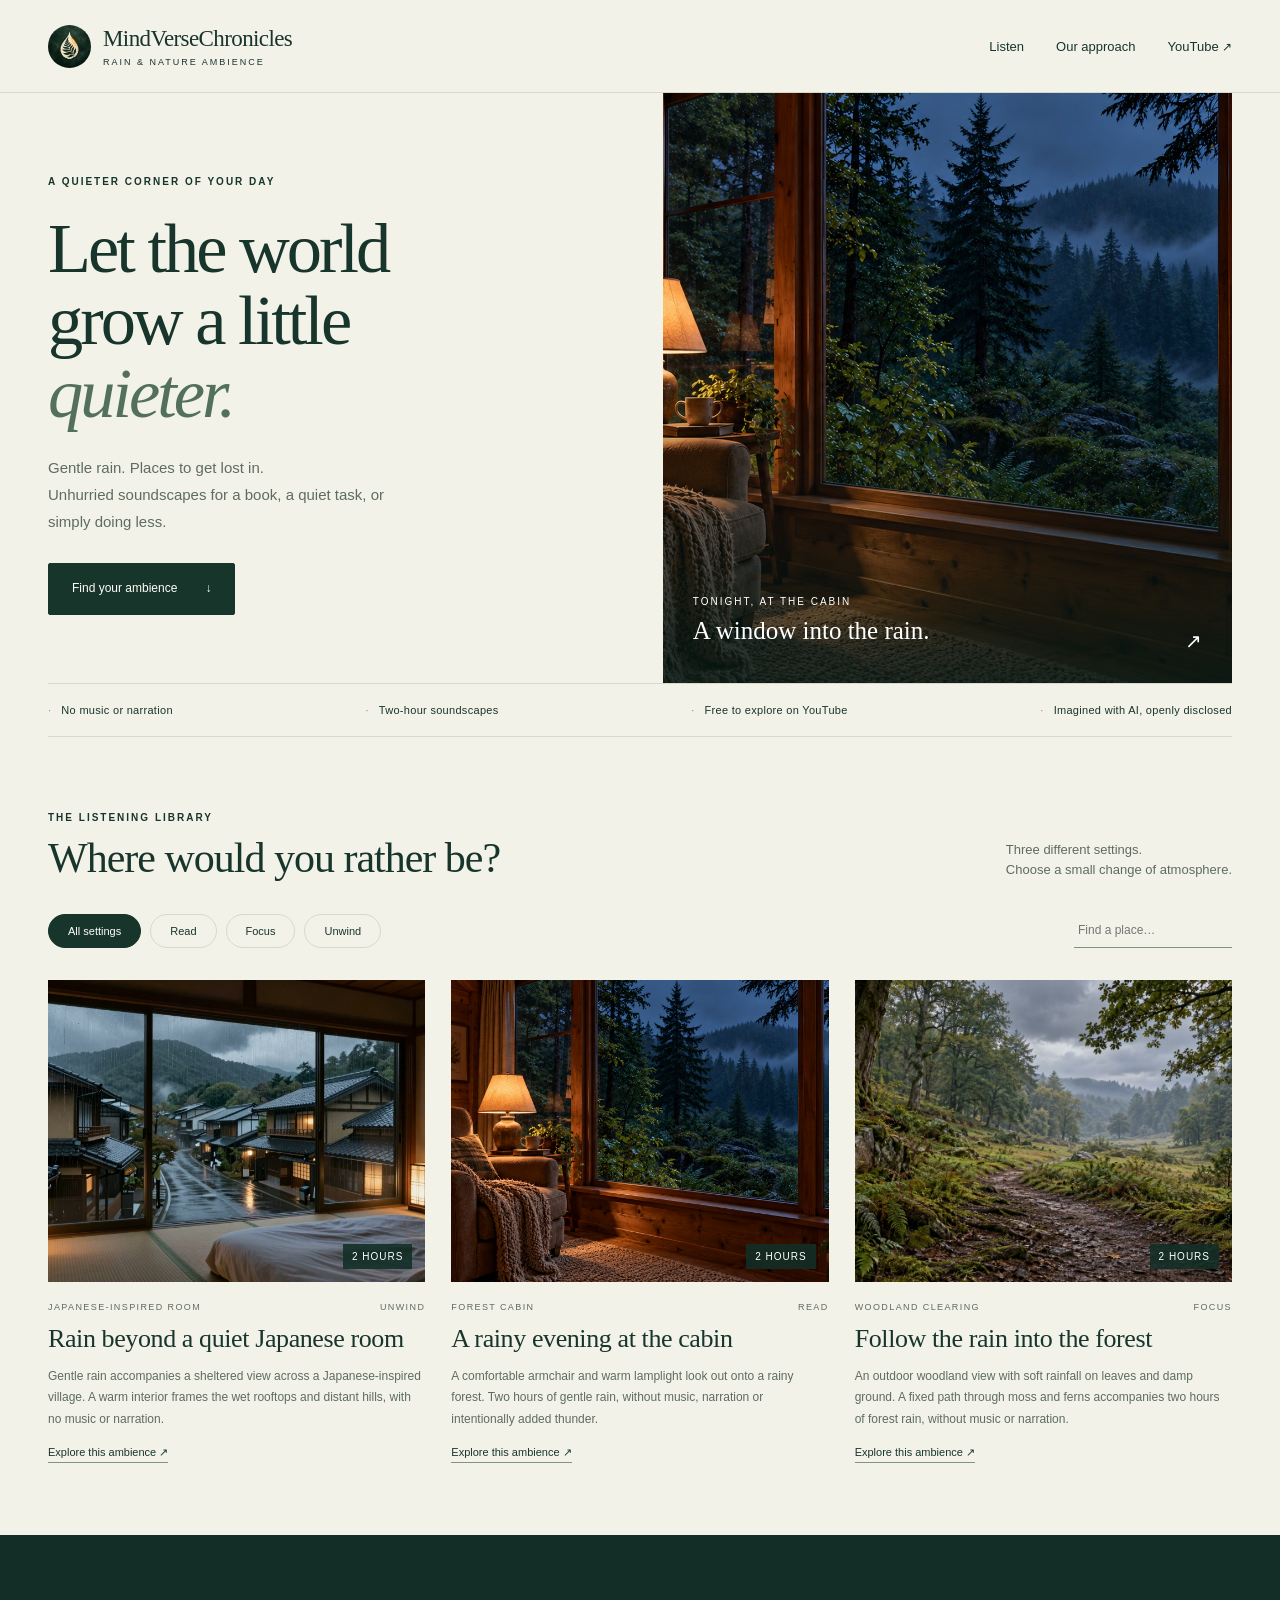
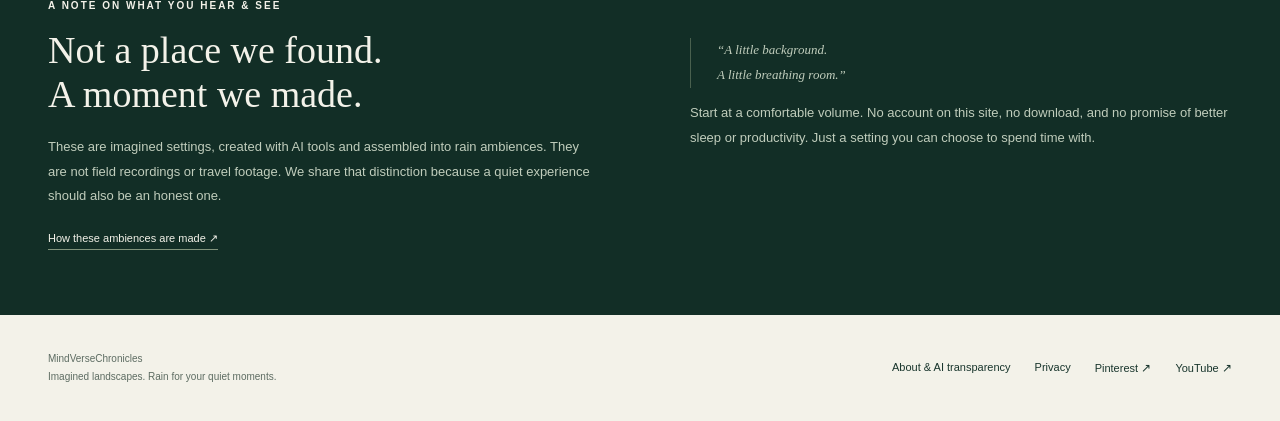
==== index.html @ ec425a73 "Publish MindVerseChronicles listening library" ====
<!doctype html><html lang="en"><head><meta charset="utf-8"><meta name="viewport" content="width=device-width,initial-scale=1"><title>Gentle Rain Sounds &amp; Quiet Nature Ambience | MindVerseChronicles</title><meta name="description" content="Explore three rain ambiences for reading, quiet work and unwinding: a Japanese-inspired room, a forest cabin and an open woodland. Listen free on YouTube."><meta name="theme-color" content="#18352c"><meta property="og:type" content="website"><meta property="og:title" content="Gentle Rain Sounds &amp; Quiet Nature Ambience"><meta property="og:description" content="Explore three rain ambiences for reading, quiet work and unwinding: a Japanese-inspired room, a forest cabin and an open woodland. Listen free on YouTube."><link rel="canonical" href="https://mickacdx-cloud.github.io/mindversechronicles/index.html"><meta property="og:url" content="https://mickacdx-cloud.github.io/mindversechronicles/index.html"><meta property="og:image" content="https://mickacdx-cloud.github.io/mindversechronicles/woodland-path.jpg"><meta name="twitter:card" content="summary_large_image"><link rel="icon" href="mark.png"><link rel="stylesheet" href="style.css"><script src="site.js" defer></script></head><body><a class="skip" href="#main">Skip to content</a><header><div class="wrap nav"><a class="brand" href="index.html" aria-label="MindVerseChronicles home"><img src="mark.png" alt="" width="43" height="43"><div><strong>MindVerseChronicles</strong><small>Rain &amp; nature ambience</small></div></a><nav aria-label="Main navigation"><a href="index.html#library">Listen</a><a href="about.html">Our approach</a><a class="external channel-nav" href="https://www.youtube.com/channel/UCjECwAtTn3zNFkY5pk-cd2g">YouTube</a></nav></div></header><main id="main"><div class="wrap"><section class="hero" aria-labelledby="welcome"><div class="hero-copy"><div class="eyebrow">A quieter corner of your day</div><h1 id="welcome">Let the world<br>grow a little<br><em>quieter.</em></h1><p>Gentle rain. Places to get lost in.<br>Unhurried soundscapes for a book, a quiet task, or simply doing less.</p><a class="button" href="#library">Find your ambience <span aria-hidden="true">↓</span></a></div><div class="hero-visual"><img src="forest-cabin.jpg" alt="A softly lit armchair beside a large wooden cabin window overlooking a damp forest at blue hour." width="1920" height="1080" fetchpriority="high"><div class="image-caption"><div><span>Tonight, at the cabin</span><p>A window into the rain.</p></div><a href="forest-cabin-rain.html" aria-label="Listen to forest cabin rain">↗</a></div></div></section><div class="ribbon"><span>No music or narration</span><span>Two-hour soundscapes</span><span>Free to explore on YouTube</span><span>Imagined with AI, openly disclosed</span></div><section class="section" id="library"><div class="section-head"><div><div class="eyebrow">The listening library</div><h2>Where would you rather be?</h2></div><p>Three different settings.<br>Choose a small change of atmosphere.</p></div><div class="filters" aria-label="Filter ambiences"><button class="filter" data-filter="all" aria-pressed="true">All settings</button><button class="filter" data-filter="read" aria-pressed="false">Read</button><button class="filter" data-filter="focus" aria-pressed="false">Focus</button><button class="filter" data-filter="unwind" aria-pressed="false">Unwind</button><label for="search" class="skip">Search ambiences</label><input class="search" type="search" id="search" aria-label="Search ambiences" placeholder="Find a place…"></div><div class="cards"><article class="card" data-ambience data-mood="unwind"><a href="japanese-room-rain.html"><div class="photo"><img src="japanese-room.jpg" alt="Warm lanterns in a Japanese-inspired room overlooking wet village rooftops and misty hills." width="1280" height="720" loading="lazy"><span class="duration">2 HOURS</span></div><div class="card-meta"><span>Japanese-inspired room</span><span>Unwind</span></div><h3>Rain beyond a quiet Japanese room</h3></a><p>Gentle rain accompanies a sheltered view across a Japanese-inspired village. A warm interior frames the wet rooftops and distant hills, with no music or narration.</p><a class="text-link" href="japanese-room-rain.html">Explore this ambience <span aria-hidden="true">↗</span></a></article><article class="card" data-ambience data-mood="read"><a href="forest-cabin-rain.html"><div class="photo"><img src="forest-cabin.jpg" alt="A softly lit armchair beside a large wooden cabin window overlooking a damp forest at blue hour." width="1280" height="720" loading="lazy"><span class="duration">2 HOURS</span></div><div class="card-meta"><span>Forest cabin</span><span>Read</span></div><h3>A rainy evening at the cabin</h3></a><p>A comfortable armchair and warm lamplight look out onto a rainy forest. Two hours of gentle rain, without music, narration or intentionally added thunder.</p><a class="text-link" href="forest-cabin-rain.html">Explore this ambience <span aria-hidden="true">↗</span></a></article><article class="card" data-ambience data-mood="focus"><a href="gentle-forest-rain.html"><div class="photo"><img src="woodland-path.jpg" alt="A damp path passes mossy trunks and ferns into a green woodland clearing beneath an overcast sky." width="1280" height="720" loading="lazy"><span class="duration">2 HOURS</span></div><div class="card-meta"><span>Woodland clearing</span><span>Focus</span></div><h3>Follow the rain into the forest</h3></a><p>An outdoor woodland view with soft rainfall on leaves and damp ground. A fixed path through moss and ferns accompanies two hours of forest rain, without music or narration.</p><a class="text-link" href="gentle-forest-rain.html">Explore this ambience <span aria-hidden="true">↗</span></a></article></div><p id="empty" class="empty" hidden>No matching setting yet. Try another word or choose All settings.</p><span class="skip" id="result-count" role="status" aria-live="polite"></span></section></div><section class="dark"><div class="wrap manifesto"><div><div class="eyebrow">A note on what you hear &amp; see</div><h2>Not a place we found.<br>A moment we made.</h2><p>These are imagined settings, created with AI tools and assembled into rain ambiences. They are not field recordings or travel footage. We share that distinction because a quiet experience should also be an honest one.</p><a class="text-link" href="about.html">How these ambiences are made ↗</a></div><div><p class="quiet-note">“A little background.<br>A little breathing room.”</p><p>Start at a comfortable volume. No account on this site, no download, and no promise of better sleep or productivity. Just a setting you can choose to spend time with.</p></div></div></section></main><footer class="wrap footer"><p>MindVerseChronicles<br>Imagined landscapes. Rain for your quiet moments.</p><div class="footer-links"><a href="about.html">About &amp; AI transparency</a><a href="privacy.html">Privacy</a><a class="external" href="https://fr.pinterest.com/mindversechronicles/">Pinterest</a><a class="external" href="https://www.youtube.com/channel/UCjECwAtTn3zNFkY5pk-cd2g">YouTube</a></div></footer></body></html>
---- style.css ----
@charset "UTF-8";
:root{--paper:#f3f2e9;--ink:#18352c;--muted:#5d6c62;--line:#d5dacd;--gold:#d4c79b;--forest:#122e26;--white:#fffef8;font-family:Arial,Helvetica,sans-serif;color:var(--ink);background:var(--paper);font-synthesis:none}*{box-sizing:border-box}body{margin:0}a{color:inherit}button,input{font:inherit}a,button,input{outline-offset:5px}a:focus-visible,button:focus-visible,input:focus-visible{outline:3px solid #b09242}img{max-width:100%;display:block}button{cursor:pointer}.skip{position:absolute;top:-100px;left:15px;z-index:8;background:white;padding:14px}.skip:focus{top:10px}.wrap{max-width:1280px;margin:auto;padding-inline:48px}header{border-bottom:1px solid var(--line);background:var(--paper)}.nav{height:92px;display:flex;align-items:center;justify-content:space-between;gap:24px}.brand{display:flex;align-items:center;gap:12px;text-decoration:none}.brand img{width:43px;height:43px;border-radius:50%}.brand strong{font-family:Georgia,serif;font-size:23px;letter-spacing:-.6px;font-weight:400}.brand small{display:block;text-transform:uppercase;font-size:9px;letter-spacing:2px;margin-top:5px}nav{display:flex;gap:32px;align-items:center}nav a{text-decoration:none;font-size:13px}nav a:hover{text-decoration:underline;text-underline-offset:6px}.external:after{content:' ↗';font-size:12px}.eyebrow{text-transform:uppercase;font-size:10px;letter-spacing:2px;font-weight:bold}.hero{display:grid;grid-template-columns:1.08fr 1fr;min-height:590px}.hero-copy{padding:75px 58px 60px 0;display:flex;flex-direction:column;align-items:flex-start;justify-content:center}.hero h1{font:normal clamp(48px,5.5vw,76px)/1.03 Georgia,serif;letter-spacing:-3px;margin:25px 0}.hero h1 em{font-weight:normal;color:#53705a}.hero-copy p{font-size:15px;line-height:1.8;max-width:370px;color:var(--muted);margin:0 0 28px}.button{display:inline-flex;align-items:center;justify-content:center;gap:28px;text-decoration:none;background:var(--ink);color:var(--white);padding:17px 23px;font-size:12px;line-height:1.3;border:1px solid var(--ink);border-radius:2px}.button:hover{background:#2d5140}.button.light{background:transparent;color:var(--ink)}.button.light:hover{background:#e5e9db}.hero-visual{position:relative;overflow:hidden;min-height:560px;background:#17372d}.hero-visual img{width:100%;height:100%;object-fit:cover;object-position:58% center;position:absolute}.hero-visual:after{content:'';position:absolute;inset:45% 0 0;background:linear-gradient(transparent,rgba(8,28,23,.8))}.image-caption{position:absolute;bottom:30px;left:30px;right:30px;color:white;z-index:1;display:flex;justify-content:space-between;align-items:end}.image-caption p{font:25px Georgia,serif;margin:8px 0}.image-caption span{font-size:10px;text-transform:uppercase;letter-spacing:2px}.image-caption a{color:white;text-decoration:none;font-size:20px}.ribbon{border-block:1px solid var(--line);padding:20px 0;display:flex;justify-content:space-between;gap:20px;font-size:11px;letter-spacing:.3px}.ribbon span:before{content:'·';color:#83947d;margin-right:10px}.section{padding-block:75px}.section-head{display:flex;justify-content:space-between;align-items:end;margin-bottom:32px;gap:25px}.section h2,.about h2{font:normal 42px/1.1 Georgia,serif;letter-spacing:-1px;margin:12px 0 0}.section-head p{color:var(--muted);font-size:13px;line-height:1.6;max-width:280px;margin:0}.filters{display:flex;align-items:center;gap:9px;margin-bottom:32px;flex-wrap:wrap}.filter{background:transparent;border:1px solid var(--line);padding:10px 19px;border-radius:30px;font-size:11px;color:var(--ink)}.filter[aria-pressed=true]{background:var(--ink);border-color:var(--ink);color:white}.search{margin-left:auto;border:0;border-bottom:1px solid #80917f;background:none;padding:10px 4px;max-width:220px;color:var(--ink);font-size:12px}.cards{display:grid;grid-template-columns:repeat(3,1fr);gap:26px}.card{min-width:0}.card>a{text-decoration:none}.photo{position:relative;aspect-ratio:1.25;overflow:hidden;background:#dbe1d4}.photo img{width:100%;height:100%;object-fit:cover;transition:transform .5s}.card a:hover img{transform:scale(1.035)}.duration{position:absolute;bottom:13px;right:13px;background:rgba(18,46,38,.88);color:white;padding:7px 9px;font-size:10px;letter-spacing:1px}.card-meta{display:flex;justify-content:space-between;margin-top:20px;font-size:9px;text-transform:uppercase;letter-spacing:1.4px;color:var(--muted)}.card h3{font:normal 26px/1.14 Georgia,serif;letter-spacing:-.4px;margin:12px 0}.card p{font-size:12px;line-height:1.8;color:var(--muted);margin:12px 0}.text-link{font-size:11px;text-decoration:none;border-bottom:1px solid #81947c;padding-bottom:4px}.empty{font-size:14px;padding:30px 0}.dark{background:var(--forest);color:var(--paper)}.manifesto{display:grid;grid-template-columns:1fr 1fr;gap:100px;padding-block:65px}.manifesto h2{font:normal 38px/1.15 Georgia,serif;margin:18px 0}.manifesto p{font-size:13px;line-height:1.9;color:#c0cdbc}.manifesto .text-link{display:inline-block;color:var(--paper);margin-top:10px}.quiet-note{font:italic 25px/1.45 Georgia,serif;max-width:330px;border-left:1px solid #49604e;padding-left:26px;margin-top:38px}.footer{padding-block:35px;display:flex;justify-content:space-between;gap:30px;align-items:center}.footer p{color:var(--muted);font-size:10px;line-height:1.8;margin:0}.footer-links{display:flex;gap:24px;flex-wrap:wrap;font-size:11px}.footer a{text-decoration:none}.footer a:hover{text-decoration:underline}.breadcrumb{padding-top:30px;font-size:11px;color:var(--muted)}.breadcrumb a{text-decoration:none}.watch-head{padding:38px 0 32px;display:flex;justify-content:space-between;align-items:end;gap:30px}.watch-head h1,.about h1{font:normal clamp(38px,4.7vw,58px)/1.08 Georgia,serif;letter-spacing:-1.9px;max-width:750px;margin:16px 0}.watch-head p{color:var(--muted);line-height:1.7;font-size:13px;margin:0}.watch-head .button{flex-shrink:0}.player{position:relative;aspect-ratio:16/9;background:#0d211c}.player iframe{width:100%;height:100%;border:0}.watch-note{font-size:10px;line-height:1.6;color:var(--muted);padding:14px 0;border-bottom:1px solid var(--line)}.watch-body{display:grid;grid-template-columns:2fr 1fr;gap:100px;padding-block:48px 65px}.watch-body h2{font:normal 29px Georgia,serif;margin:0 0 20px}.watch-body p,.about p,.about li{font-size:14px;line-height:1.95;color:var(--muted);max-width:740px}.facts{margin:0;border-top:1px solid var(--line);font-size:12px}.facts div{display:flex;justify-content:space-between;gap:15px;padding:16px 0;border-bottom:1px solid var(--line)}.facts dt{color:var(--muted)}.facts dd{margin:0;text-align:right}.disclosure{margin-top:25px;font-size:11px!important}.next{border-top:1px solid var(--line);padding:35px 0 55px;display:flex;align-items:center;justify-content:space-between;gap:25px}.next p{font-size:10px;text-transform:uppercase;letter-spacing:2px;color:var(--muted)}.next a{font:normal 26px Georgia,serif;text-decoration:none}.about{padding-block:65px;min-height:60vh}.about h2{font-size:30px;margin:35px 0 10px}.about ul{padding-left:20px}.about a{text-underline-offset:4px}.about .eyebrow{color:var(--ink)}[hidden]{display:none!important}@media(prefers-reduced-motion:reduce){*{scroll-behavior:auto!important;transition:none!important}}@media(min-width:1600px){.wrap{max-width:1440px}.hero{min-height:660px}}@media(max-width:900px){.wrap{padding-inline:28px}.nav{height:80px}.brand strong{font-size:20px}nav{gap:18px}.hero{grid-template-columns:1fr 1fr}.hero-copy{padding:45px 25px 45px 0}.hero h1{font-size:55px}.hero-visual{min-height:490px}.cards{gap:18px}.photo{aspect-ratio:1}.card h3{font-size:23px}.manifesto{gap:45px}.watch-body{gap:40px}.watch-head .button{display:none}}@media(max-width:620px){.wrap{padding-inline:22px}.nav{height:78px;gap:10px}.brand{gap:8px}.brand strong{font-size:17px;letter-spacing:-.5px}.brand img{width:34px;height:34px}.brand small{font-size:7px;letter-spacing:1.2px}nav{gap:15px}nav a{font-size:11px}nav .channel-nav{display:none}.hero{grid-template-columns:1fr;min-height:0}.hero-copy{padding:45px 0 40px}.hero h1{font-size:59px;letter-spacing:-2.6px;margin:20px 0}.hero-copy p{font-size:14px}.hero-visual{min-height:390px;margin-inline:-22px}.image-caption{bottom:25px;left:22px}.ribbon{font-size:9px;gap:10px;flex-wrap:wrap;justify-content:flex-start}.ribbon span{flex:1 1 40%}.section{padding-block:48px}.section-head{display:block}.section h2{font-size:36px}.section-head p{margin-top:18px}.filters{gap:7px}.filter{padding:9px 14px}.search{max-width:none;width:100%;margin:10px 0 0}.cards{grid-template-columns:1fr;gap:35px}.photo{aspect-ratio:1.5}.card h3{font-size:29px}.card p{font-size:13px}.card-meta{margin-top:15px}.manifesto{grid-template-columns:1fr;gap:15px;padding-block:45px}.manifesto h2{font-size:36px}.quiet-note{margin-top:20px}.footer{align-items:start;flex-direction:column;gap:20px}.watch-head{padding-top:25px}.watch-head h1{font-size:40px;letter-spacing:-1.3px}.player{margin-inline:-22px}.watch-body{grid-template-columns:1fr;gap:30px;padding-block:30px 40px}.watch-body p{font-size:13px}.next{align-items:start}.next a{font-size:22px}.about{padding-top:40px}.about h1{font-size:42px}.about p,.about li{font-size:13px}}
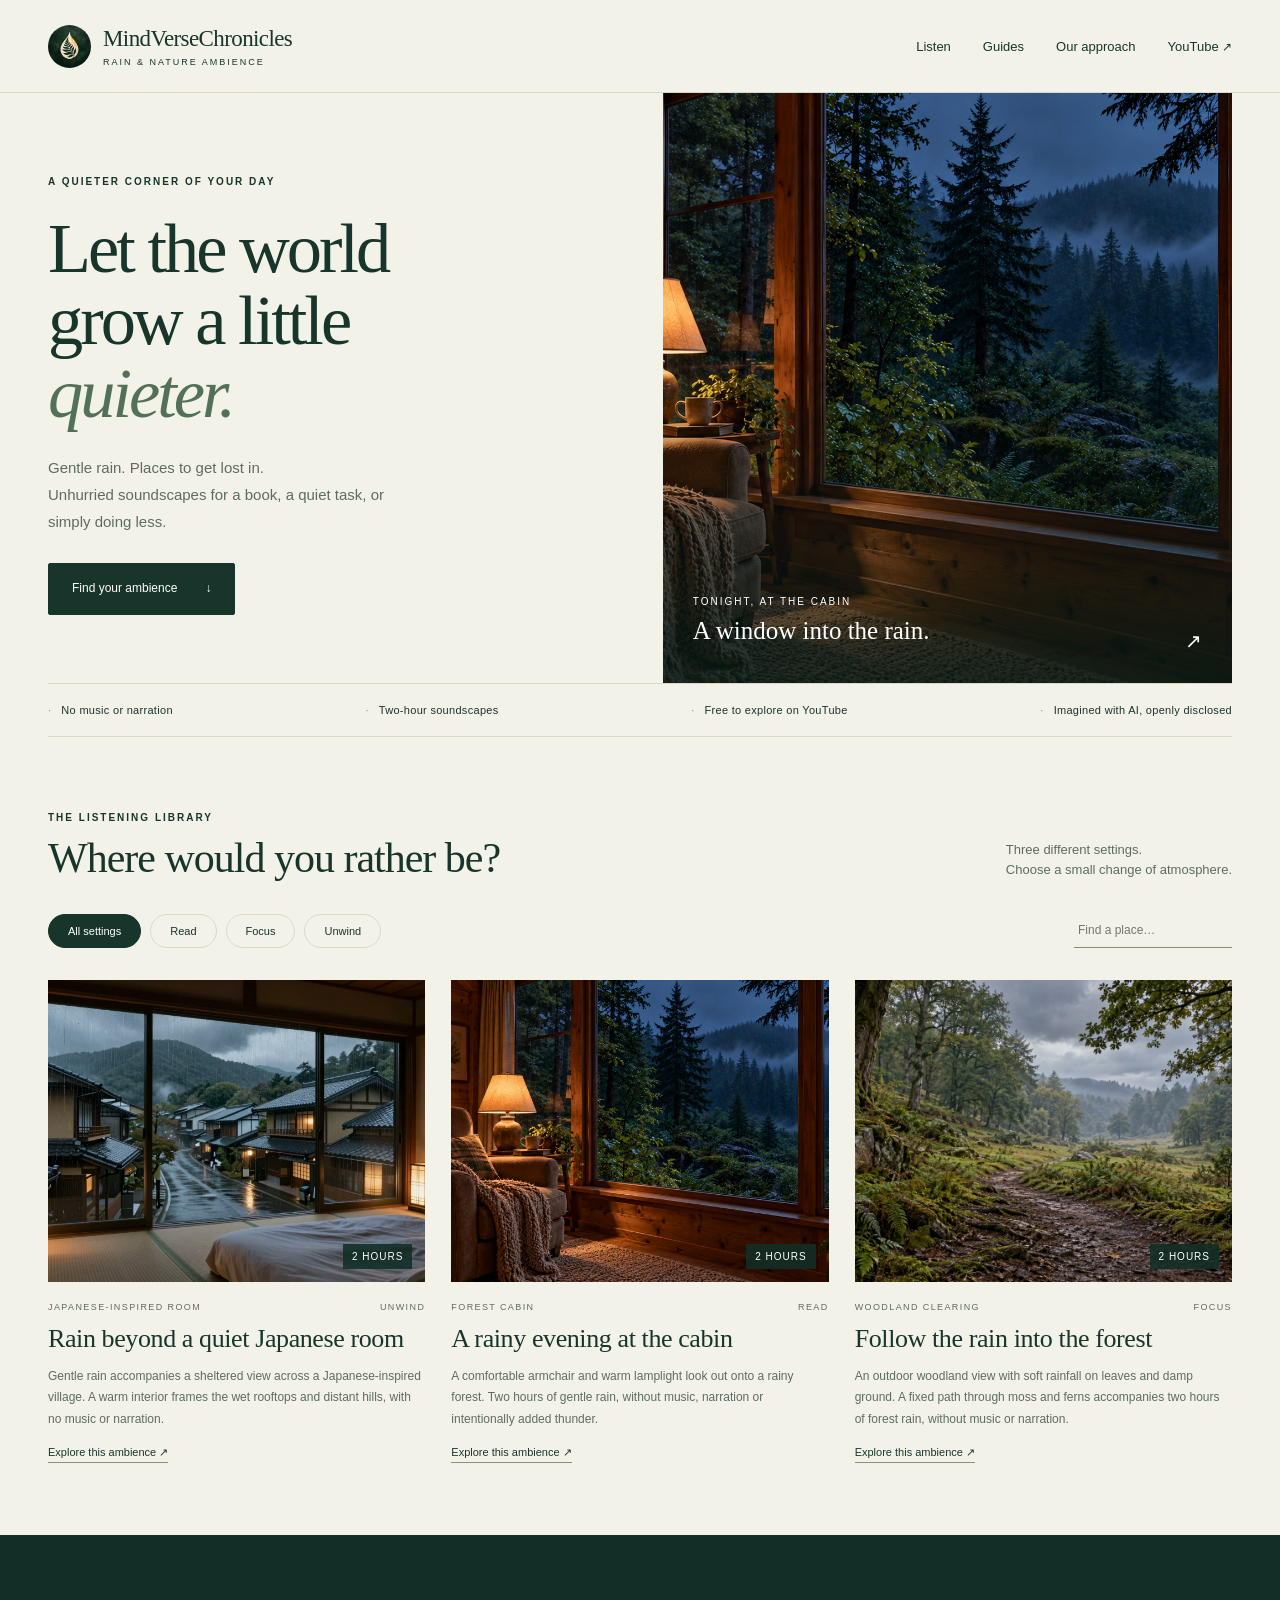
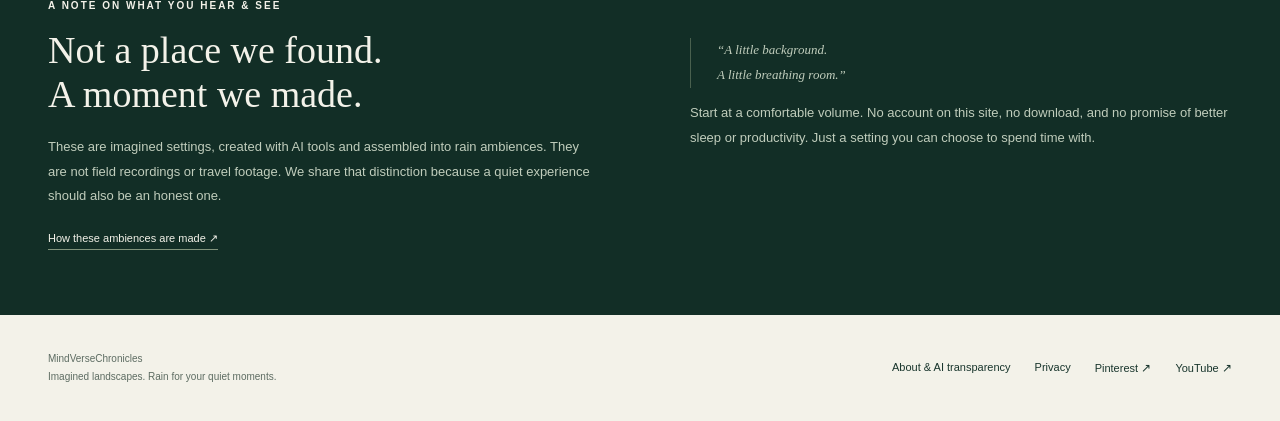
==== commit 9601ca24: "Add research-aware study sound guide and Guides navigation" ====
--- a/index.html
+++ b/index.html
@@ -1 +1 @@
-<!doctype html><html lang="en"><head><meta charset="utf-8"><meta name="viewport" content="width=device-width,initial-scale=1"><title>Gentle Rain Sounds &amp; Quiet Nature Ambience | MindVerseChronicles</title><meta name="description" content="Explore three rain ambiences for reading, quiet work and unwinding: a Japanese-inspired room, a forest cabin and an open woodland. Listen free on YouTube."><meta name="theme-color" content="#18352c"><meta property="og:type" content="website"><meta property="og:title" content="Gentle Rain Sounds &amp; Quiet Nature Ambience"><meta property="og:description" content="Explore three rain ambiences for reading, quiet work and unwinding: a Japanese-inspired room, a forest cabin and an open woodland. Listen free on YouTube."><link rel="canonical" href="https://mickacdx-cloud.github.io/mindversechronicles/index.html"><meta property="og:url" content="https://mickacdx-cloud.github.io/mindversechronicles/index.html"><meta property="og:image" content="https://mickacdx-cloud.github.io/mindversechronicles/woodland-path.jpg"><meta name="twitter:card" content="summary_large_image"><link rel="icon" href="mark.png"><link rel="stylesheet" href="style.css"><script src="site.js" defer></script></head><body><a class="skip" href="#main">Skip to content</a><header><div class="wrap nav"><a class="brand" href="index.html" aria-label="MindVerseChronicles home"><img src="mark.png" alt="" width="43" height="43"><div><strong>MindVerseChronicles</strong><small>Rain &amp; nature ambience</small></div></a><nav aria-label="Main navigation"><a href="index.html#library">Listen</a><a href="about.html">Our approach</a><a class="external channel-nav" href="https://www.youtube.com/channel/UCjECwAtTn3zNFkY5pk-cd2g">YouTube</a></nav></div></header><main id="main"><div class="wrap"><section class="hero" aria-labelledby="welcome"><div class="hero-copy"><div class="eyebrow">A quieter corner of your day</div><h1 id="welcome">Let the world<br>grow a little<br><em>quieter.</em></h1><p>Gentle rain. Places to get lost in.<br>Unhurried soundscapes for a book, a quiet task, or simply doing less.</p><a class="button" href="#library">Find your ambience <span aria-hidden="true">↓</span></a></div><div class="hero-visual"><img src="forest-cabin.jpg" alt="A softly lit armchair beside a large wooden cabin window overlooking a damp forest at blue hour." width="1920" height="1080" fetchpriority="high"><div class="image-caption"><div><span>Tonight, at the cabin</span><p>A window into the rain.</p></div><a href="forest-cabin-rain.html" aria-label="Listen to forest cabin rain">↗</a></div></div></section><div class="ribbon"><span>No music or narration</span><span>Two-hour soundscapes</span><span>Free to explore on YouTube</span><span>Imagined with AI, openly disclosed</span></div><section class="section" id="library"><div class="section-head"><div><div class="eyebrow">The listening library</div><h2>Where would you rather be?</h2></div><p>Three different settings.<br>Choose a small change of atmosphere.</p></div><div class="filters" aria-label="Filter ambiences"><button class="filter" data-filter="all" aria-pressed="true">All settings</button><button class="filter" data-filter="read" aria-pressed="false">Read</button><button class="filter" data-filter="focus" aria-pressed="false">Focus</button><button class="filter" data-filter="unwind" aria-pressed="false">Unwind</button><label for="search" class="skip">Search ambiences</label><input class="search" type="search" id="search" aria-label="Search ambiences" placeholder="Find a place…"></div><div class="cards"><article class="card" data-ambience data-mood="unwind"><a href="japanese-room-rain.html"><div class="photo"><img src="japanese-room.jpg" alt="Warm lanterns in a Japanese-inspired room overlooking wet village rooftops and misty hills." width="1280" height="720" loading="lazy"><span class="duration">2 HOURS</span></div><div class="card-meta"><span>Japanese-inspired room</span><span>Unwind</span></div><h3>Rain beyond a quiet Japanese room</h3></a><p>Gentle rain accompanies a sheltered view across a Japanese-inspired village. A warm interior frames the wet rooftops and distant hills, with no music or narration.</p><a class="text-link" href="japanese-room-rain.html">Explore this ambience <span aria-hidden="true">↗</span></a></article><article class="card" data-ambience data-mood="read"><a href="forest-cabin-rain.html"><div class="photo"><img src="forest-cabin.jpg" alt="A softly lit armchair beside a large wooden cabin window overlooking a damp forest at blue hour." width="1280" height="720" loading="lazy"><span class="duration">2 HOURS</span></div><div class="card-meta"><span>Forest cabin</span><span>Read</span></div><h3>A rainy evening at the cabin</h3></a><p>A comfortable armchair and warm lamplight look out onto a rainy forest. Two hours of gentle rain, without music, narration or intentionally added thunder.</p><a class="text-link" href="forest-cabin-rain.html">Explore this ambience <span aria-hidden="true">↗</span></a></article><article class="card" data-ambience data-mood="focus"><a href="gentle-forest-rain.html"><div class="photo"><img src="woodland-path.jpg" alt="A damp path passes mossy trunks and ferns into a green woodland clearing beneath an overcast sky." width="1280" height="720" loading="lazy"><span class="duration">2 HOURS</span></div><div class="card-meta"><span>Woodland clearing</span><span>Focus</span></div><h3>Follow the rain into the forest</h3></a><p>An outdoor woodland view with soft rainfall on leaves and damp ground. A fixed path through moss and ferns accompanies two hours of forest rain, without music or narration.</p><a class="text-link" href="gentle-forest-rain.html">Explore this ambience <span aria-hidden="true">↗</span></a></article></div><p id="empty" class="empty" hidden>No matching setting yet. Try another word or choose All settings.</p><span class="skip" id="result-count" role="status" aria-live="polite"></span></section></div><section class="dark"><div class="wrap manifesto"><div><div class="eyebrow">A note on what you hear &amp; see</div><h2>Not a place we found.<br>A moment we made.</h2><p>These are imagined settings, created with AI tools and assembled into rain ambiences. They are not field recordings or travel footage. We share that distinction because a quiet experience should also be an honest one.</p><a class="text-link" href="about.html">How these ambiences are made ↗</a></div><div><p class="quiet-note">“A little background.<br>A little breathing room.”</p><p>Start at a comfortable volume. No account on this site, no download, and no promise of better sleep or productivity. Just a setting you can choose to spend time with.</p></div></div></section></main><footer class="wrap footer"><p>MindVerseChronicles<br>Imagined landscapes. Rain for your quiet moments.</p><div class="footer-links"><a href="about.html">About &amp; AI transparency</a><a href="privacy.html">Privacy</a><a class="external" href="https://fr.pinterest.com/mindversechronicles/">Pinterest</a><a class="external" href="https://www.youtube.com/channel/UCjECwAtTn3zNFkY5pk-cd2g">YouTube</a></div></footer></body></html>+<!doctype html><html lang="en"><head><meta charset="utf-8"><meta name="viewport" content="width=device-width,initial-scale=1"><title>Gentle Rain Sounds &amp; Quiet Nature Ambience | MindVerseChronicles</title><meta name="description" content="Explore three rain ambiences for reading, quiet work and unwinding: a Japanese-inspired room, a forest cabin and an open woodland. Listen free on YouTube."><meta name="theme-color" content="#18352c"><meta property="og:type" content="website"><meta property="og:title" content="Gentle Rain Sounds &amp; Quiet Nature Ambience"><meta property="og:description" content="Explore three rain ambiences for reading, quiet work and unwinding: a Japanese-inspired room, a forest cabin and an open woodland. Listen free on YouTube."><link rel="canonical" href="https://mickacdx-cloud.github.io/mindversechronicles/index.html"><meta property="og:url" content="https://mickacdx-cloud.github.io/mindversechronicles/index.html"><meta property="og:image" content="https://mickacdx-cloud.github.io/mindversechronicles/woodland-path.jpg"><meta name="twitter:card" content="summary_large_image"><link rel="icon" href="mark.png"><link rel="stylesheet" href="style.css"><script src="site.js" defer></script></head><body><a class="skip" href="#main">Skip to content</a><header><div class="wrap nav"><a class="brand" href="index.html" aria-label="MindVerseChronicles home"><img src="mark.png" alt="" width="43" height="43"><div><strong>MindVerseChronicles</strong><small>Rain &amp; nature ambience</small></div></a><nav aria-label="Main navigation"><a href="index.html#library">Listen</a><a href="guides.html">Guides</a><a href="about.html">Our approach</a><a class="external channel-nav" href="https://www.youtube.com/channel/UCjECwAtTn3zNFkY5pk-cd2g">YouTube</a></nav></div></header><main id="main"><div class="wrap"><section class="hero" aria-labelledby="welcome"><div class="hero-copy"><div class="eyebrow">A quieter corner of your day</div><h1 id="welcome">Let the world<br>grow a little<br><em>quieter.</em></h1><p>Gentle rain. Places to get lost in.<br>Unhurried soundscapes for a book, a quiet task, or simply doing less.</p><a class="button" href="#library">Find your ambience <span aria-hidden="true">↓</span></a></div><div class="hero-visual"><img src="forest-cabin.jpg" alt="A softly lit armchair beside a large wooden cabin window overlooking a damp forest at blue hour." width="1920" height="1080" fetchpriority="high"><div class="image-caption"><div><span>Tonight, at the cabin</span><p>A window into the rain.</p></div><a href="forest-cabin-rain.html" aria-label="Listen to forest cabin rain">↗</a></div></div></section><div class="ribbon"><span>No music or narration</span><span>Two-hour soundscapes</span><span>Free to explore on YouTube</span><span>Imagined with AI, openly disclosed</span></div><section class="section" id="library"><div class="section-head"><div><div class="eyebrow">The listening library</div><h2>Where would you rather be?</h2></div><p>Three different settings.<br>Choose a small change of atmosphere.</p></div><div class="filters" aria-label="Filter ambiences"><button class="filter" data-filter="all" aria-pressed="true">All settings</button><button class="filter" data-filter="read" aria-pressed="false">Read</button><button class="filter" data-filter="focus" aria-pressed="false">Focus</button><button class="filter" data-filter="unwind" aria-pressed="false">Unwind</button><label for="search" class="skip">Search ambiences</label><input class="search" type="search" id="search" aria-label="Search ambiences" placeholder="Find a place…"></div><div class="cards"><article class="card" data-ambience data-mood="unwind"><a href="japanese-room-rain.html"><div class="photo"><img src="japanese-room.jpg" alt="Warm lanterns in a Japanese-inspired room overlooking wet village rooftops and misty hills." width="1280" height="720" loading="lazy"><span class="duration">2 HOURS</span></div><div class="card-meta"><span>Japanese-inspired room</span><span>Unwind</span></div><h3>Rain beyond a quiet Japanese room</h3></a><p>Gentle rain accompanies a sheltered view across a Japanese-inspired village. A warm interior frames the wet rooftops and distant hills, with no music or narration.</p><a class="text-link" href="japanese-room-rain.html">Explore this ambience <span aria-hidden="true">↗</span></a></article><article class="card" data-ambience data-mood="read"><a href="forest-cabin-rain.html"><div class="photo"><img src="forest-cabin.jpg" alt="A softly lit armchair beside a large wooden cabin window overlooking a damp forest at blue hour." width="1280" height="720" loading="lazy"><span class="duration">2 HOURS</span></div><div class="card-meta"><span>Forest cabin</span><span>Read</span></div><h3>A rainy evening at the cabin</h3></a><p>A comfortable armchair and warm lamplight look out onto a rainy forest. Two hours of gentle rain, without music, narration or intentionally added thunder.</p><a class="text-link" href="forest-cabin-rain.html">Explore this ambience <span aria-hidden="true">↗</span></a></article><article class="card" data-ambience data-mood="focus"><a href="gentle-forest-rain.html"><div class="photo"><img src="woodland-path.jpg" alt="A damp path passes mossy trunks and ferns into a green woodland clearing beneath an overcast sky." width="1280" height="720" loading="lazy"><span class="duration">2 HOURS</span></div><div class="card-meta"><span>Woodland clearing</span><span>Focus</span></div><h3>Follow the rain into the forest</h3></a><p>An outdoor woodland view with soft rainfall on leaves and damp ground. A fixed path through moss and ferns accompanies two hours of forest rain, without music or narration.</p><a class="text-link" href="gentle-forest-rain.html">Explore this ambience <span aria-hidden="true">↗</span></a></article></div><p id="empty" class="empty" hidden>No matching setting yet. Try another word or choose All settings.</p><span class="skip" id="result-count" role="status" aria-live="polite"></span></section></div><section class="dark"><div class="wrap manifesto"><div><div class="eyebrow">A note on what you hear &amp; see</div><h2>Not a place we found.<br>A moment we made.</h2><p>These are imagined settings, created with AI tools and assembled into rain ambiences. They are not field recordings or travel footage. We share that distinction because a quiet experience should also be an honest one.</p><a class="text-link" href="about.html">How these ambiences are made ↗</a></div><div><p class="quiet-note">“A little background.<br>A little breathing room.”</p><p>Start at a comfortable volume. No account on this site, no download, and no promise of better sleep or productivity. Just a setting you can choose to spend time with.</p></div></div></section></main><footer class="wrap footer"><p>MindVerseChronicles<br>Imagined landscapes. Rain for your quiet moments.</p><div class="footer-links"><a href="about.html">About &amp; AI transparency</a><a href="privacy.html">Privacy</a><a class="external" href="https://fr.pinterest.com/mindversechronicles/">Pinterest</a><a class="external" href="https://www.youtube.com/channel/UCjECwAtTn3zNFkY5pk-cd2g">YouTube</a></div></footer></body></html>
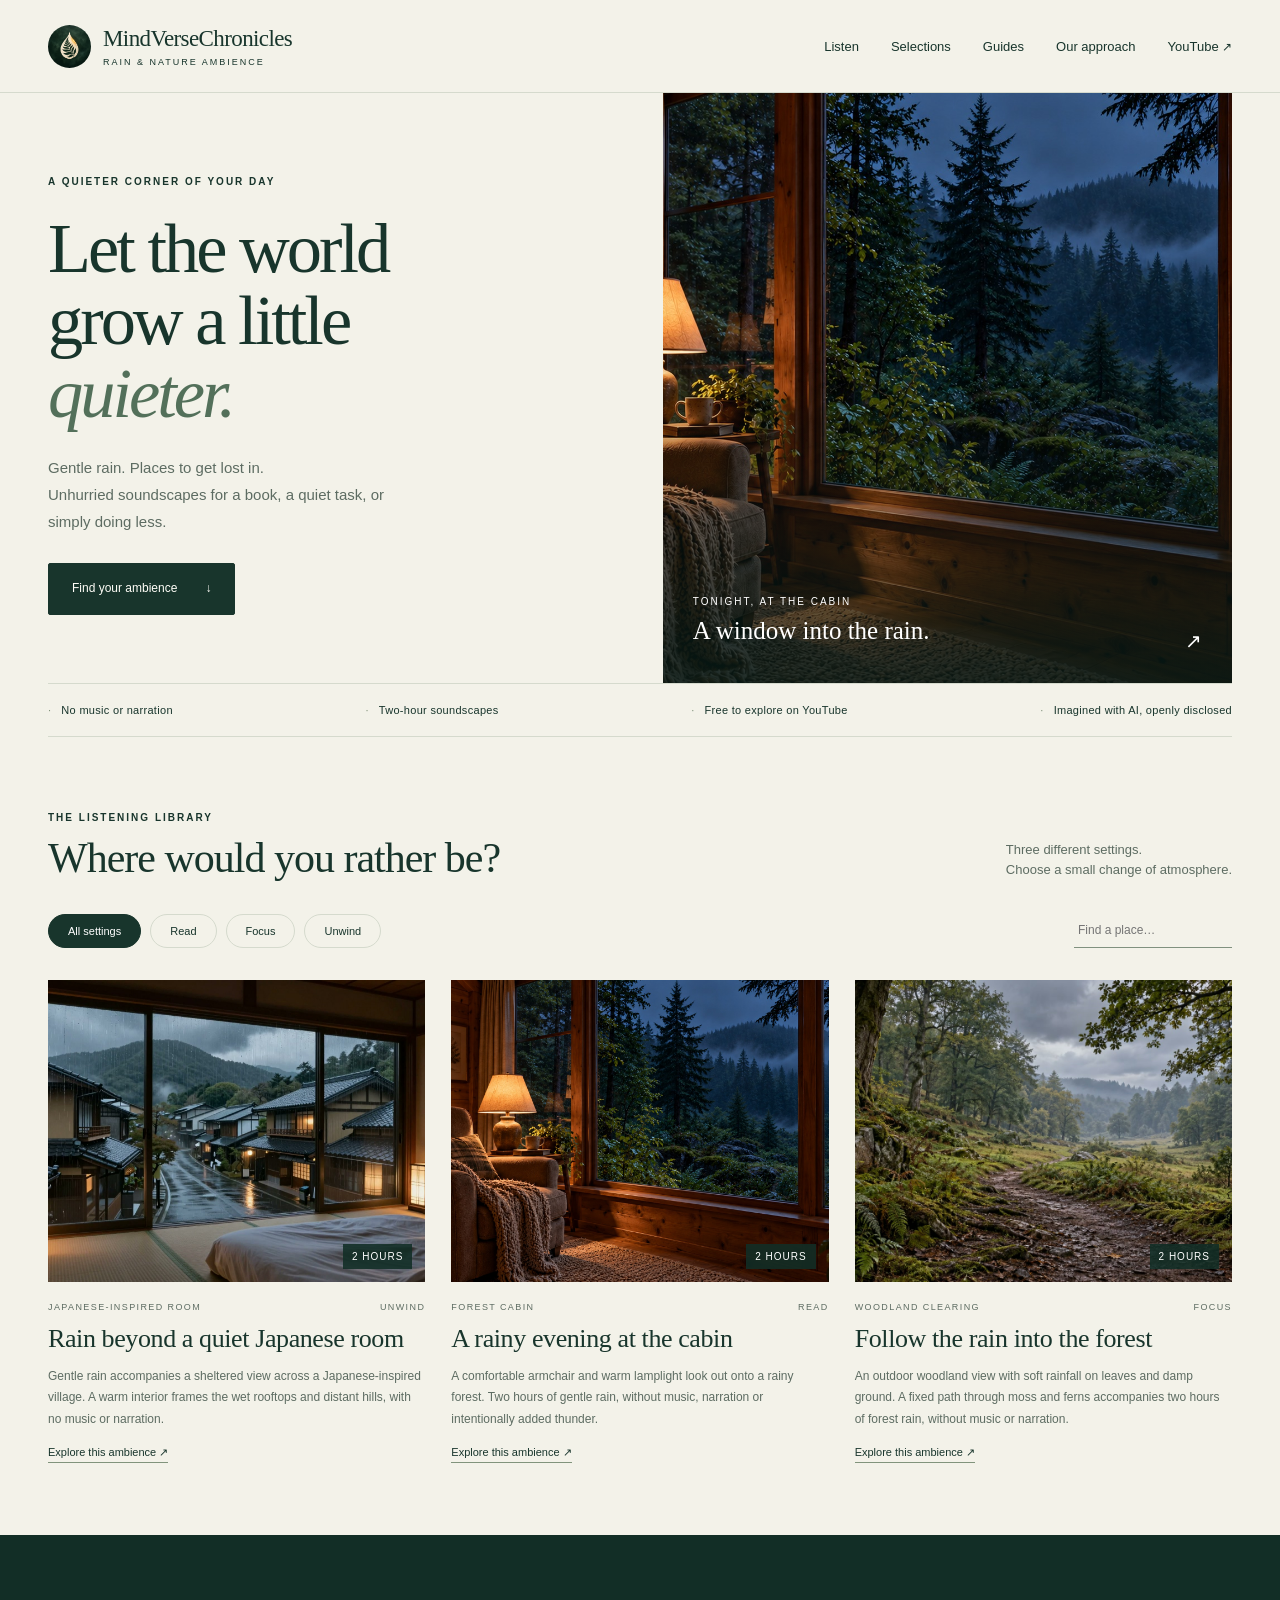
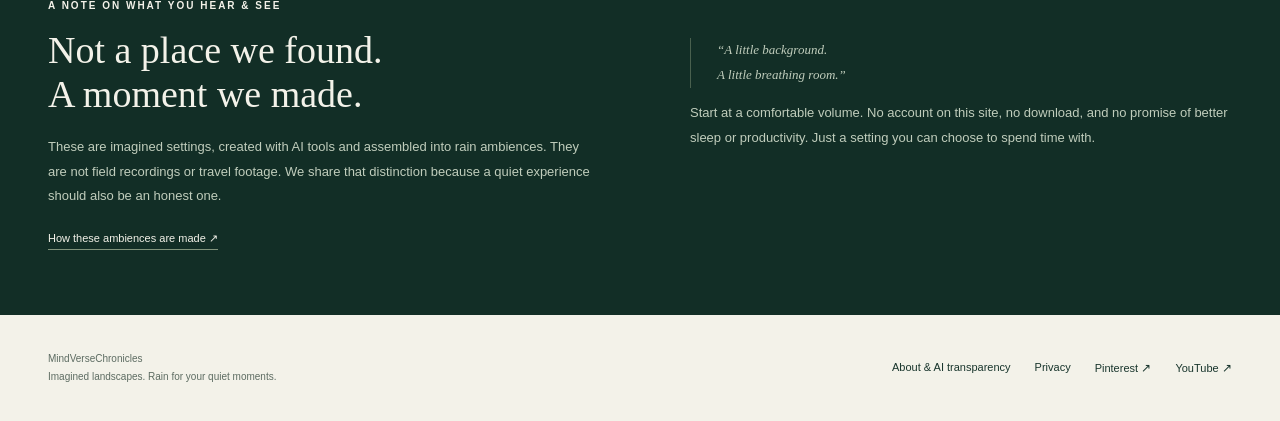
==== commit b5f3bd3a: "Add curated listening selections and Bing verification" ====
--- a/index.html
+++ b/index.html
@@ -1 +1 @@
-<!doctype html><html lang="en"><head><meta charset="utf-8"><meta name="viewport" content="width=device-width,initial-scale=1"><title>Gentle Rain Sounds &amp; Quiet Nature Ambience | MindVerseChronicles</title><meta name="description" content="Explore three rain ambiences for reading, quiet work and unwinding: a Japanese-inspired room, a forest cabin and an open woodland. Listen free on YouTube."><meta name="theme-color" content="#18352c"><meta property="og:type" content="website"><meta property="og:title" content="Gentle Rain Sounds &amp; Quiet Nature Ambience"><meta property="og:description" content="Explore three rain ambiences for reading, quiet work and unwinding: a Japanese-inspired room, a forest cabin and an open woodland. Listen free on YouTube."><link rel="canonical" href="https://mickacdx-cloud.github.io/mindversechronicles/index.html"><meta property="og:url" content="https://mickacdx-cloud.github.io/mindversechronicles/index.html"><meta property="og:image" content="https://mickacdx-cloud.github.io/mindversechronicles/woodland-path.jpg"><meta name="twitter:card" content="summary_large_image"><link rel="icon" href="mark.png"><link rel="stylesheet" href="style.css"><script src="site.js" defer></script></head><body><a class="skip" href="#main">Skip to content</a><header><div class="wrap nav"><a class="brand" href="index.html" aria-label="MindVerseChronicles home"><img src="mark.png" alt="" width="43" height="43"><div><strong>MindVerseChronicles</strong><small>Rain &amp; nature ambience</small></div></a><nav aria-label="Main navigation"><a href="index.html#library">Listen</a><a href="guides.html">Guides</a><a href="about.html">Our approach</a><a class="external channel-nav" href="https://www.youtube.com/channel/UCjECwAtTn3zNFkY5pk-cd2g">YouTube</a></nav></div></header><main id="main"><div class="wrap"><section class="hero" aria-labelledby="welcome"><div class="hero-copy"><div class="eyebrow">A quieter corner of your day</div><h1 id="welcome">Let the world<br>grow a little<br><em>quieter.</em></h1><p>Gentle rain. Places to get lost in.<br>Unhurried soundscapes for a book, a quiet task, or simply doing less.</p><a class="button" href="#library">Find your ambience <span aria-hidden="true">↓</span></a></div><div class="hero-visual"><img src="forest-cabin.jpg" alt="A softly lit armchair beside a large wooden cabin window overlooking a damp forest at blue hour." width="1920" height="1080" fetchpriority="high"><div class="image-caption"><div><span>Tonight, at the cabin</span><p>A window into the rain.</p></div><a href="forest-cabin-rain.html" aria-label="Listen to forest cabin rain">↗</a></div></div></section><div class="ribbon"><span>No music or narration</span><span>Two-hour soundscapes</span><span>Free to explore on YouTube</span><span>Imagined with AI, openly disclosed</span></div><section class="section" id="library"><div class="section-head"><div><div class="eyebrow">The listening library</div><h2>Where would you rather be?</h2></div><p>Three different settings.<br>Choose a small change of atmosphere.</p></div><div class="filters" aria-label="Filter ambiences"><button class="filter" data-filter="all" aria-pressed="true">All settings</button><button class="filter" data-filter="read" aria-pressed="false">Read</button><button class="filter" data-filter="focus" aria-pressed="false">Focus</button><button class="filter" data-filter="unwind" aria-pressed="false">Unwind</button><label for="search" class="skip">Search ambiences</label><input class="search" type="search" id="search" aria-label="Search ambiences" placeholder="Find a place…"></div><div class="cards"><article class="card" data-ambience data-mood="unwind"><a href="japanese-room-rain.html"><div class="photo"><img src="japanese-room.jpg" alt="Warm lanterns in a Japanese-inspired room overlooking wet village rooftops and misty hills." width="1280" height="720" loading="lazy"><span class="duration">2 HOURS</span></div><div class="card-meta"><span>Japanese-inspired room</span><span>Unwind</span></div><h3>Rain beyond a quiet Japanese room</h3></a><p>Gentle rain accompanies a sheltered view across a Japanese-inspired village. A warm interior frames the wet rooftops and distant hills, with no music or narration.</p><a class="text-link" href="japanese-room-rain.html">Explore this ambience <span aria-hidden="true">↗</span></a></article><article class="card" data-ambience data-mood="read"><a href="forest-cabin-rain.html"><div class="photo"><img src="forest-cabin.jpg" alt="A softly lit armchair beside a large wooden cabin window overlooking a damp forest at blue hour." width="1280" height="720" loading="lazy"><span class="duration">2 HOURS</span></div><div class="card-meta"><span>Forest cabin</span><span>Read</span></div><h3>A rainy evening at the cabin</h3></a><p>A comfortable armchair and warm lamplight look out onto a rainy forest. Two hours of gentle rain, without music, narration or intentionally added thunder.</p><a class="text-link" href="forest-cabin-rain.html">Explore this ambience <span aria-hidden="true">↗</span></a></article><article class="card" data-ambience data-mood="focus"><a href="gentle-forest-rain.html"><div class="photo"><img src="woodland-path.jpg" alt="A damp path passes mossy trunks and ferns into a green woodland clearing beneath an overcast sky." width="1280" height="720" loading="lazy"><span class="duration">2 HOURS</span></div><div class="card-meta"><span>Woodland clearing</span><span>Focus</span></div><h3>Follow the rain into the forest</h3></a><p>An outdoor woodland view with soft rainfall on leaves and damp ground. A fixed path through moss and ferns accompanies two hours of forest rain, without music or narration.</p><a class="text-link" href="gentle-forest-rain.html">Explore this ambience <span aria-hidden="true">↗</span></a></article></div><p id="empty" class="empty" hidden>No matching setting yet. Try another word or choose All settings.</p><span class="skip" id="result-count" role="status" aria-live="polite"></span></section></div><section class="dark"><div class="wrap manifesto"><div><div class="eyebrow">A note on what you hear &amp; see</div><h2>Not a place we found.<br>A moment we made.</h2><p>These are imagined settings, created with AI tools and assembled into rain ambiences. They are not field recordings or travel footage. We share that distinction because a quiet experience should also be an honest one.</p><a class="text-link" href="about.html">How these ambiences are made ↗</a></div><div><p class="quiet-note">“A little background.<br>A little breathing room.”</p><p>Start at a comfortable volume. No account on this site, no download, and no promise of better sleep or productivity. Just a setting you can choose to spend time with.</p></div></div></section></main><footer class="wrap footer"><p>MindVerseChronicles<br>Imagined landscapes. Rain for your quiet moments.</p><div class="footer-links"><a href="about.html">About &amp; AI transparency</a><a href="privacy.html">Privacy</a><a class="external" href="https://fr.pinterest.com/mindversechronicles/">Pinterest</a><a class="external" href="https://www.youtube.com/channel/UCjECwAtTn3zNFkY5pk-cd2g">YouTube</a></div></footer></body></html>+<!doctype html><html lang="en"><head><meta charset="utf-8"><meta name="viewport" content="width=device-width,initial-scale=1"><title>Gentle Rain Sounds &amp; Quiet Nature Ambience | MindVerseChronicles</title><meta name="description" content="Explore three rain ambiences for reading, quiet work and unwinding: a Japanese-inspired room, a forest cabin and an open woodland. Listen free on YouTube."><meta name="theme-color" content="#18352c"><meta property="og:type" content="website"><meta property="og:title" content="Gentle Rain Sounds &amp; Quiet Nature Ambience"><meta property="og:description" content="Explore three rain ambiences for reading, quiet work and unwinding: a Japanese-inspired room, a forest cabin and an open woodland. Listen free on YouTube."><link rel="canonical" href="https://mickacdx-cloud.github.io/mindversechronicles/index.html"><meta property="og:url" content="https://mickacdx-cloud.github.io/mindversechronicles/index.html"><meta property="og:image" content="https://mickacdx-cloud.github.io/mindversechronicles/woodland-path.jpg"><meta name="msvalidate.01" content="B43D08941FF5ED8319BADC126A29BA2D"><meta name="twitter:card" content="summary_large_image"><link rel="icon" href="mark.png"><link rel="stylesheet" href="style.css"><script src="site.js" defer></script></head><body><a class="skip" href="#main">Skip to content</a><header><div class="wrap nav"><a class="brand" href="index.html" aria-label="MindVerseChronicles home"><img src="mark.png" alt="" width="43" height="43"><div><strong>MindVerseChronicles</strong><small>Rain &amp; nature ambience</small></div></a><nav aria-label="Main navigation"><a href="index.html#library">Listen</a><a href="collections.html">Selections</a><a href="guides.html">Guides</a><a href="about.html">Our approach</a><a class="external channel-nav" href="https://www.youtube.com/channel/UCjECwAtTn3zNFkY5pk-cd2g">YouTube</a></nav></div></header><main id="main"><div class="wrap"><section class="hero" aria-labelledby="welcome"><div class="hero-copy"><div class="eyebrow">A quieter corner of your day</div><h1 id="welcome">Let the world<br>grow a little<br><em>quieter.</em></h1><p>Gentle rain. Places to get lost in.<br>Unhurried soundscapes for a book, a quiet task, or simply doing less.</p><a class="button" href="#library">Find your ambience <span aria-hidden="true">↓</span></a></div><div class="hero-visual"><img src="forest-cabin.jpg" alt="A softly lit armchair beside a large wooden cabin window overlooking a damp forest at blue hour." width="1920" height="1080" fetchpriority="high"><div class="image-caption"><div><span>Tonight, at the cabin</span><p>A window into the rain.</p></div><a href="forest-cabin-rain.html" aria-label="Listen to forest cabin rain">↗</a></div></div></section><div class="ribbon"><span>No music or narration</span><span>Two-hour soundscapes</span><span>Free to explore on YouTube</span><span>Imagined with AI, openly disclosed</span></div><section class="section" id="library"><div class="section-head"><div><div class="eyebrow">The listening library</div><h2>Where would you rather be?</h2></div><p>Three different settings.<br>Choose a small change of atmosphere.</p></div><div class="filters" aria-label="Filter ambiences"><button class="filter" data-filter="all" aria-pressed="true">All settings</button><button class="filter" data-filter="read" aria-pressed="false">Read</button><button class="filter" data-filter="focus" aria-pressed="false">Focus</button><button class="filter" data-filter="unwind" aria-pressed="false">Unwind</button><label for="search" class="skip">Search ambiences</label><input class="search" type="search" id="search" aria-label="Search ambiences" placeholder="Find a place…"></div><div class="cards"><article class="card" data-ambience data-mood="unwind"><a href="japanese-room-rain.html"><div class="photo"><img src="japanese-room.jpg" alt="Warm lanterns in a Japanese-inspired room overlooking wet village rooftops and misty hills." width="1280" height="720" loading="lazy"><span class="duration">2 HOURS</span></div><div class="card-meta"><span>Japanese-inspired room</span><span>Unwind</span></div><h3>Rain beyond a quiet Japanese room</h3></a><p>Gentle rain accompanies a sheltered view across a Japanese-inspired village. A warm interior frames the wet rooftops and distant hills, with no music or narration.</p><a class="text-link" href="japanese-room-rain.html">Explore this ambience <span aria-hidden="true">↗</span></a></article><article class="card" data-ambience data-mood="read"><a href="forest-cabin-rain.html"><div class="photo"><img src="forest-cabin.jpg" alt="A softly lit armchair beside a large wooden cabin window overlooking a damp forest at blue hour." width="1280" height="720" loading="lazy"><span class="duration">2 HOURS</span></div><div class="card-meta"><span>Forest cabin</span><span>Read</span></div><h3>A rainy evening at the cabin</h3></a><p>A comfortable armchair and warm lamplight look out onto a rainy forest. Two hours of gentle rain, without music, narration or intentionally added thunder.</p><a class="text-link" href="forest-cabin-rain.html">Explore this ambience <span aria-hidden="true">↗</span></a></article><article class="card" data-ambience data-mood="focus"><a href="gentle-forest-rain.html"><div class="photo"><img src="woodland-path.jpg" alt="A damp path passes mossy trunks and ferns into a green woodland clearing beneath an overcast sky." width="1280" height="720" loading="lazy"><span class="duration">2 HOURS</span></div><div class="card-meta"><span>Woodland clearing</span><span>Focus</span></div><h3>Follow the rain into the forest</h3></a><p>An outdoor woodland view with soft rainfall on leaves and damp ground. A fixed path through moss and ferns accompanies two hours of forest rain, without music or narration.</p><a class="text-link" href="gentle-forest-rain.html">Explore this ambience <span aria-hidden="true">↗</span></a></article></div><p id="empty" class="empty" hidden>No matching setting yet. Try another word or choose All settings.</p><span class="skip" id="result-count" role="status" aria-live="polite"></span></section></div><section class="dark"><div class="wrap manifesto"><div><div class="eyebrow">A note on what you hear &amp; see</div><h2>Not a place we found.<br>A moment we made.</h2><p>These are imagined settings, created with AI tools and assembled into rain ambiences. They are not field recordings or travel footage. We share that distinction because a quiet experience should also be an honest one.</p><a class="text-link" href="about.html">How these ambiences are made ↗</a></div><div><p class="quiet-note">“A little background.<br>A little breathing room.”</p><p>Start at a comfortable volume. No account on this site, no download, and no promise of better sleep or productivity. Just a setting you can choose to spend time with.</p></div></div></section></main><footer class="wrap footer"><p>MindVerseChronicles<br>Imagined landscapes. Rain for your quiet moments.</p><div class="footer-links"><a href="about.html">About &amp; AI transparency</a><a href="privacy.html">Privacy</a><a class="external" href="https://fr.pinterest.com/mindversechronicles/">Pinterest</a><a class="external" href="https://www.youtube.com/channel/UCjECwAtTn3zNFkY5pk-cd2g">YouTube</a></div></footer></body></html>
--- a/style.css
+++ b/style.css
@@ -1,2 +1,4 @@
-@charset "UTF-8";
-:root{--paper:#f3f2e9;--ink:#18352c;--muted:#5d6c62;--line:#d5dacd;--gold:#d4c79b;--forest:#122e26;--white:#fffef8;font-family:Arial,Helvetica,sans-serif;color:var(--ink);background:var(--paper);font-synthesis:none}*{box-sizing:border-box}body{margin:0}a{color:inherit}button,input{font:inherit}a,button,input{outline-offset:5px}a:focus-visible,button:focus-visible,input:focus-visible{outline:3px solid #b09242}img{max-width:100%;display:block}button{cursor:pointer}.skip{position:absolute;top:-100px;left:15px;z-index:8;background:white;padding:14px}.skip:focus{top:10px}.wrap{max-width:1280px;margin:auto;padding-inline:48px}header{border-bottom:1px solid var(--line);background:var(--paper)}.nav{height:92px;display:flex;align-items:center;justify-content:space-between;gap:24px}.brand{display:flex;align-items:center;gap:12px;text-decoration:none}.brand img{width:43px;height:43px;border-radius:50%}.brand strong{font-family:Georgia,serif;font-size:23px;letter-spacing:-.6px;font-weight:400}.brand small{display:block;text-transform:uppercase;font-size:9px;letter-spacing:2px;margin-top:5px}nav{display:flex;gap:32px;align-items:center}nav a{text-decoration:none;font-size:13px}nav a:hover{text-decoration:underline;text-underline-offset:6px}.external:after{content:' ↗';font-size:12px}.eyebrow{text-transform:uppercase;font-size:10px;letter-spacing:2px;font-weight:bold}.hero{display:grid;grid-template-columns:1.08fr 1fr;min-height:590px}.hero-copy{padding:75px 58px 60px 0;display:flex;flex-direction:column;align-items:flex-start;justify-content:center}.hero h1{font:normal clamp(48px,5.5vw,76px)/1.03 Georgia,serif;letter-spacing:-3px;margin:25px 0}.hero h1 em{font-weight:normal;color:#53705a}.hero-copy p{font-size:15px;line-height:1.8;max-width:370px;color:var(--muted);margin:0 0 28px}.button{display:inline-flex;align-items:center;justify-content:center;gap:28px;text-decoration:none;background:var(--ink);color:var(--white);padding:17px 23px;font-size:12px;line-height:1.3;border:1px solid var(--ink);border-radius:2px}.button:hover{background:#2d5140}.button.light{background:transparent;color:var(--ink)}.button.light:hover{background:#e5e9db}.hero-visual{position:relative;overflow:hidden;min-height:560px;background:#17372d}.hero-visual img{width:100%;height:100%;object-fit:cover;object-position:58% center;position:absolute}.hero-visual:after{content:'';position:absolute;inset:45% 0 0;background:linear-gradient(transparent,rgba(8,28,23,.8))}.image-caption{position:absolute;bottom:30px;left:30px;right:30px;color:white;z-index:1;display:flex;justify-content:space-between;align-items:end}.image-caption p{font:25px Georgia,serif;margin:8px 0}.image-caption span{font-size:10px;text-transform:uppercase;letter-spacing:2px}.image-caption a{color:white;text-decoration:none;font-size:20px}.ribbon{border-block:1px solid var(--line);padding:20px 0;display:flex;justify-content:space-between;gap:20px;font-size:11px;letter-spacing:.3px}.ribbon span:before{content:'·';color:#83947d;margin-right:10px}.section{padding-block:75px}.section-head{display:flex;justify-content:space-between;align-items:end;margin-bottom:32px;gap:25px}.section h2,.about h2{font:normal 42px/1.1 Georgia,serif;letter-spacing:-1px;margin:12px 0 0}.section-head p{color:var(--muted);font-size:13px;line-height:1.6;max-width:280px;margin:0}.filters{display:flex;align-items:center;gap:9px;margin-bottom:32px;flex-wrap:wrap}.filter{background:transparent;border:1px solid var(--line);padding:10px 19px;border-radius:30px;font-size:11px;color:var(--ink)}.filter[aria-pressed=true]{background:var(--ink);border-color:var(--ink);color:white}.search{margin-left:auto;border:0;border-bottom:1px solid #80917f;background:none;padding:10px 4px;max-width:220px;color:var(--ink);font-size:12px}.cards{display:grid;grid-template-columns:repeat(3,1fr);gap:26px}.card{min-width:0}.card>a{text-decoration:none}.photo{position:relative;aspect-ratio:1.25;overflow:hidden;background:#dbe1d4}.photo img{width:100%;height:100%;object-fit:cover;transition:transform .5s}.card a:hover img{transform:scale(1.035)}.duration{position:absolute;bottom:13px;right:13px;background:rgba(18,46,38,.88);color:white;padding:7px 9px;font-size:10px;letter-spacing:1px}.card-meta{display:flex;justify-content:space-between;margin-top:20px;font-size:9px;text-transform:uppercase;letter-spacing:1.4px;color:var(--muted)}.card h3{font:normal 26px/1.14 Georgia,serif;letter-spacing:-.4px;margin:12px 0}.card p{font-size:12px;line-height:1.8;color:var(--muted);margin:12px 0}.text-link{font-size:11px;text-decoration:none;border-bottom:1px solid #81947c;padding-bottom:4px}.empty{font-size:14px;padding:30px 0}.dark{background:var(--forest);color:var(--paper)}.manifesto{display:grid;grid-template-columns:1fr 1fr;gap:100px;padding-block:65px}.manifesto h2{font:normal 38px/1.15 Georgia,serif;margin:18px 0}.manifesto p{font-size:13px;line-height:1.9;color:#c0cdbc}.manifesto .text-link{display:inline-block;color:var(--paper);margin-top:10px}.quiet-note{font:italic 25px/1.45 Georgia,serif;max-width:330px;border-left:1px solid #49604e;padding-left:26px;margin-top:38px}.footer{padding-block:35px;display:flex;justify-content:space-between;gap:30px;align-items:center}.footer p{color:var(--muted);font-size:10px;line-height:1.8;margin:0}.footer-links{display:flex;gap:24px;flex-wrap:wrap;font-size:11px}.footer a{text-decoration:none}.footer a:hover{text-decoration:underline}.breadcrumb{padding-top:30px;font-size:11px;color:var(--muted)}.breadcrumb a{text-decoration:none}.watch-head{padding:38px 0 32px;display:flex;justify-content:space-between;align-items:end;gap:30px}.watch-head h1,.about h1{font:normal clamp(38px,4.7vw,58px)/1.08 Georgia,serif;letter-spacing:-1.9px;max-width:750px;margin:16px 0}.watch-head p{color:var(--muted);line-height:1.7;font-size:13px;margin:0}.watch-head .button{flex-shrink:0}.player{position:relative;aspect-ratio:16/9;background:#0d211c}.player iframe{width:100%;height:100%;border:0}.watch-note{font-size:10px;line-height:1.6;color:var(--muted);padding:14px 0;border-bottom:1px solid var(--line)}.watch-body{display:grid;grid-template-columns:2fr 1fr;gap:100px;padding-block:48px 65px}.watch-body h2{font:normal 29px Georgia,serif;margin:0 0 20px}.watch-body p,.about p,.about li{font-size:14px;line-height:1.95;color:var(--muted);max-width:740px}.facts{margin:0;border-top:1px solid var(--line);font-size:12px}.facts div{display:flex;justify-content:space-between;gap:15px;padding:16px 0;border-bottom:1px solid var(--line)}.facts dt{color:var(--muted)}.facts dd{margin:0;text-align:right}.disclosure{margin-top:25px;font-size:11px!important}.next{border-top:1px solid var(--line);padding:35px 0 55px;display:flex;align-items:center;justify-content:space-between;gap:25px}.next p{font-size:10px;text-transform:uppercase;letter-spacing:2px;color:var(--muted)}.next a{font:normal 26px Georgia,serif;text-decoration:none}.about{padding-block:65px;min-height:60vh}.about h2{font-size:30px;margin:35px 0 10px}.about ul{padding-left:20px}.about a{text-underline-offset:4px}.about .eyebrow{color:var(--ink)}[hidden]{display:none!important}@media(prefers-reduced-motion:reduce){*{scroll-behavior:auto!important;transition:none!important}}@media(min-width:1600px){.wrap{max-width:1440px}.hero{min-height:660px}}@media(max-width:900px){.wrap{padding-inline:28px}.nav{height:80px}.brand strong{font-size:20px}nav{gap:18px}.hero{grid-template-columns:1fr 1fr}.hero-copy{padding:45px 25px 45px 0}.hero h1{font-size:55px}.hero-visual{min-height:490px}.cards{gap:18px}.photo{aspect-ratio:1}.card h3{font-size:23px}.manifesto{gap:45px}.watch-body{gap:40px}.watch-head .button{display:none}}@media(max-width:620px){.wrap{padding-inline:22px}.nav{height:78px;gap:10px}.brand{gap:8px}.brand strong{font-size:17px;letter-spacing:-.5px}.brand img{width:34px;height:34px}.brand small{font-size:7px;letter-spacing:1.2px}nav{gap:15px}nav a{font-size:11px}nav .channel-nav{display:none}.hero{grid-template-columns:1fr;min-height:0}.hero-copy{padding:45px 0 40px}.hero h1{font-size:59px;letter-spacing:-2.6px;margin:20px 0}.hero-copy p{font-size:14px}.hero-visual{min-height:390px;margin-inline:-22px}.image-caption{bottom:25px;left:22px}.ribbon{font-size:9px;gap:10px;flex-wrap:wrap;justify-content:flex-start}.ribbon span{flex:1 1 40%}.section{padding-block:48px}.section-head{display:block}.section h2{font-size:36px}.section-head p{margin-top:18px}.filters{gap:7px}.filter{padding:9px 14px}.search{max-width:none;width:100%;margin:10px 0 0}.cards{grid-template-columns:1fr;gap:35px}.photo{aspect-ratio:1.5}.card h3{font-size:29px}.card p{font-size:13px}.card-meta{margin-top:15px}.manifesto{grid-template-columns:1fr;gap:15px;padding-block:45px}.manifesto h2{font-size:36px}.quiet-note{margin-top:20px}.footer{align-items:start;flex-direction:column;gap:20px}.watch-head{padding-top:25px}.watch-head h1{font-size:40px;letter-spacing:-1.3px}.player{margin-inline:-22px}.watch-body{grid-template-columns:1fr;gap:30px;padding-block:30px 40px}.watch-body p{font-size:13px}.next{align-items:start}.next a{font-size:22px}.about{padding-top:40px}.about h1{font-size:42px}.about p,.about li{font-size:13px}}
+@charset "UTF-8";
+:root{--paper:#f3f2e9;--ink:#18352c;--muted:#5d6c62;--line:#d5dacd;--gold:#d4c79b;--forest:#122e26;--white:#fffef8;font-family:Arial,Helvetica,sans-serif;color:var(--ink);background:var(--paper);font-synthesis:none}*{box-sizing:border-box}body{margin:0}a{color:inherit}button,input{font:inherit}a,button,input{outline-offset:5px}a:focus-visible,button:focus-visible,input:focus-visible{outline:3px solid #b09242}img{max-width:100%;display:block}button{cursor:pointer}.skip{position:absolute;top:-100px;left:15px;z-index:8;background:white;padding:14px}.skip:focus{top:10px}.wrap{max-width:1280px;margin:auto;padding-inline:48px}header{border-bottom:1px solid var(--line);background:var(--paper)}.nav{height:92px;display:flex;align-items:center;justify-content:space-between;gap:24px}.brand{display:flex;align-items:center;gap:12px;text-decoration:none}.brand img{width:43px;height:43px;border-radius:50%}.brand strong{font-family:Georgia,serif;font-size:23px;letter-spacing:-.6px;font-weight:400}.brand small{display:block;text-transform:uppercase;font-size:9px;letter-spacing:2px;margin-top:5px}nav{display:flex;gap:32px;align-items:center}nav a{text-decoration:none;font-size:13px}nav a:hover{text-decoration:underline;text-underline-offset:6px}.external:after{content:' ↗';font-size:12px}.eyebrow{text-transform:uppercase;font-size:10px;letter-spacing:2px;font-weight:bold}.hero{display:grid;grid-template-columns:1.08fr 1fr;min-height:590px}.hero-copy{padding:75px 58px 60px 0;display:flex;flex-direction:column;align-items:flex-start;justify-content:center}.hero h1{font:normal clamp(48px,5.5vw,76px)/1.03 Georgia,serif;letter-spacing:-3px;margin:25px 0}.hero h1 em{font-weight:normal;color:#53705a}.hero-copy p{font-size:15px;line-height:1.8;max-width:370px;color:var(--muted);margin:0 0 28px}.button{display:inline-flex;align-items:center;justify-content:center;gap:28px;text-decoration:none;background:var(--ink);color:var(--white);padding:17px 23px;font-size:12px;line-height:1.3;border:1px solid var(--ink);border-radius:2px}.button:hover{background:#2d5140}.button.light{background:transparent;color:var(--ink)}.button.light:hover{background:#e5e9db}.hero-visual{position:relative;overflow:hidden;min-height:560px;background:#17372d}.hero-visual img{width:100%;height:100%;object-fit:cover;object-position:58% center;position:absolute}.hero-visual:after{content:'';position:absolute;inset:45% 0 0;background:linear-gradient(transparent,rgba(8,28,23,.8))}.image-caption{position:absolute;bottom:30px;left:30px;right:30px;color:white;z-index:1;display:flex;justify-content:space-between;align-items:end}.image-caption p{font:25px Georgia,serif;margin:8px 0}.image-caption span{font-size:10px;text-transform:uppercase;letter-spacing:2px}.image-caption a{color:white;text-decoration:none;font-size:20px}.ribbon{border-block:1px solid var(--line);padding:20px 0;display:flex;justify-content:space-between;gap:20px;font-size:11px;letter-spacing:.3px}.ribbon span:before{content:'·';color:#83947d;margin-right:10px}.section{padding-block:75px}.section-head{display:flex;justify-content:space-between;align-items:end;margin-bottom:32px;gap:25px}.section h2,.about h2{font:normal 42px/1.1 Georgia,serif;letter-spacing:-1px;margin:12px 0 0}.section-head p{color:var(--muted);font-size:13px;line-height:1.6;max-width:280px;margin:0}.filters{display:flex;align-items:center;gap:9px;margin-bottom:32px;flex-wrap:wrap}.filter{background:transparent;border:1px solid var(--line);padding:10px 19px;border-radius:30px;font-size:11px;color:var(--ink)}.filter[aria-pressed=true]{background:var(--ink);border-color:var(--ink);color:white}.search{margin-left:auto;border:0;border-bottom:1px solid #80917f;background:none;padding:10px 4px;max-width:220px;color:var(--ink);font-size:12px}.cards{display:grid;grid-template-columns:repeat(3,1fr);gap:26px}.card{min-width:0}.card>a{text-decoration:none}.photo{position:relative;aspect-ratio:1.25;overflow:hidden;background:#dbe1d4}.photo img{width:100%;height:100%;object-fit:cover;transition:transform .5s}.card a:hover img{transform:scale(1.035)}.duration{position:absolute;bottom:13px;right:13px;background:rgba(18,46,38,.88);color:white;padding:7px 9px;font-size:10px;letter-spacing:1px}.card-meta{display:flex;justify-content:space-between;margin-top:20px;font-size:9px;text-transform:uppercase;letter-spacing:1.4px;color:var(--muted)}.card h3{font:normal 26px/1.14 Georgia,serif;letter-spacing:-.4px;margin:12px 0}.card p{font-size:12px;line-height:1.8;color:var(--muted);margin:12px 0}.text-link{font-size:11px;text-decoration:none;border-bottom:1px solid #81947c;padding-bottom:4px}.empty{font-size:14px;padding:30px 0}.dark{background:var(--forest);color:var(--paper)}.manifesto{display:grid;grid-template-columns:1fr 1fr;gap:100px;padding-block:65px}.manifesto h2{font:normal 38px/1.15 Georgia,serif;margin:18px 0}.manifesto p{font-size:13px;line-height:1.9;color:#c0cdbc}.manifesto .text-link{display:inline-block;color:var(--paper);margin-top:10px}.quiet-note{font:italic 25px/1.45 Georgia,serif;max-width:330px;border-left:1px solid #49604e;padding-left:26px;margin-top:38px}.footer{padding-block:35px;display:flex;justify-content:space-between;gap:30px;align-items:center}.footer p{color:var(--muted);font-size:10px;line-height:1.8;margin:0}.footer-links{display:flex;gap:24px;flex-wrap:wrap;font-size:11px}.footer a{text-decoration:none}.footer a:hover{text-decoration:underline}.breadcrumb{padding-top:30px;font-size:11px;color:var(--muted)}.breadcrumb a{text-decoration:none}.watch-head{padding:38px 0 32px;display:flex;justify-content:space-between;align-items:end;gap:30px}.watch-head h1,.about h1{font:normal clamp(38px,4.7vw,58px)/1.08 Georgia,serif;letter-spacing:-1.9px;max-width:750px;margin:16px 0}.watch-head p{color:var(--muted);line-height:1.7;font-size:13px;margin:0}.watch-head .button{flex-shrink:0}.player{position:relative;aspect-ratio:16/9;background:#0d211c}.player iframe{width:100%;height:100%;border:0}.watch-note{font-size:10px;line-height:1.6;color:var(--muted);padding:14px 0;border-bottom:1px solid var(--line)}.watch-body{display:grid;grid-template-columns:2fr 1fr;gap:100px;padding-block:48px 65px}.watch-body h2{font:normal 29px Georgia,serif;margin:0 0 20px}.watch-body p,.about p,.about li{font-size:14px;line-height:1.95;color:var(--muted);max-width:740px}.facts{margin:0;border-top:1px solid var(--line);font-size:12px}.facts div{display:flex;justify-content:space-between;gap:15px;padding:16px 0;border-bottom:1px solid var(--line)}.facts dt{color:var(--muted)}.facts dd{margin:0;text-align:right}.disclosure{margin-top:25px;font-size:11px!important}.next{border-top:1px solid var(--line);padding:35px 0 55px;display:flex;align-items:center;justify-content:space-between;gap:25px}.next p{font-size:10px;text-transform:uppercase;letter-spacing:2px;color:var(--muted)}.next a{font:normal 26px Georgia,serif;text-decoration:none}.about{padding-block:65px;min-height:60vh}.about h2{font-size:30px;margin:35px 0 10px}.about ul{padding-left:20px}.about a{text-underline-offset:4px}.about .eyebrow{color:var(--ink)}[hidden]{display:none!important}@media(prefers-reduced-motion:reduce){*{scroll-behavior:auto!important;transition:none!important}}@media(min-width:1600px){.wrap{max-width:1440px}.hero{min-height:660px}}@media(max-width:900px){.wrap{padding-inline:28px}.nav{height:80px}.brand strong{font-size:20px}nav{gap:18px}.hero{grid-template-columns:1fr 1fr}.hero-copy{padding:45px 25px 45px 0}.hero h1{font-size:55px}.hero-visual{min-height:490px}.cards{gap:18px}.photo{aspect-ratio:1}.card h3{font-size:23px}.manifesto{gap:45px}.watch-body{gap:40px}.watch-head .button{display:none}}@media(max-width:620px){.wrap{padding-inline:22px}.nav{height:78px;gap:10px}.brand{gap:8px}.brand strong{font-size:17px;letter-spacing:-.5px}.brand img{width:34px;height:34px}.brand small{font-size:7px;letter-spacing:1.2px}nav{gap:15px}nav a{font-size:11px}nav .channel-nav{display:none}.hero{grid-template-columns:1fr;min-height:0}.hero-copy{padding:45px 0 40px}.hero h1{font-size:59px;letter-spacing:-2.6px;margin:20px 0}.hero-copy p{font-size:14px}.hero-visual{min-height:390px;margin-inline:-22px}.image-caption{bottom:25px;left:22px}.ribbon{font-size:9px;gap:10px;flex-wrap:wrap;justify-content:flex-start}.ribbon span{flex:1 1 40%}.section{padding-block:48px}.section-head{display:block}.section h2{font-size:36px}.section-head p{margin-top:18px}.filters{gap:7px}.filter{padding:9px 14px}.search{max-width:none;width:100%;margin:10px 0 0}.cards{grid-template-columns:1fr;gap:35px}.photo{aspect-ratio:1.5}.card h3{font-size:29px}.card p{font-size:13px}.card-meta{margin-top:15px}.manifesto{grid-template-columns:1fr;gap:15px;padding-block:45px}.manifesto h2{font-size:36px}.quiet-note{margin-top:20px}.footer{align-items:start;flex-direction:column;gap:20px}.watch-head{padding-top:25px}.watch-head h1{font-size:40px;letter-spacing:-1.3px}.player{margin-inline:-22px}.watch-body{grid-template-columns:1fr;gap:30px;padding-block:30px 40px}.watch-body p{font-size:13px}.next{align-items:start}.next a{font-size:22px}.about{padding-top:40px}.about h1{font-size:42px}.about p,.about li{font-size:13px}}
+
+.curated-grid{display:grid;grid-template-columns:repeat(2,minmax(0,1fr));gap:32px;margin:30px 0}.curated-grid article{min-width:0}.curated-grid img{width:100%;height:auto;aspect-ratio:16/9;object-fit:cover;border-radius:12px}.curated-grid h2{font-size:30px}.selection-note{padding:22px;border-left:3px solid #6b8a72;background:#e8ecdf}.selection-hub article{padding:24px 0;border-bottom:1px solid #cdd2c6}@media(max-width:760px){.curated-grid{grid-template-columns:1fr}.nav{height:auto;min-height:80px;flex-wrap:wrap;padding-top:14px;padding-bottom:14px}nav{flex-wrap:wrap;gap:14px}.brand{max-width:100%}}
